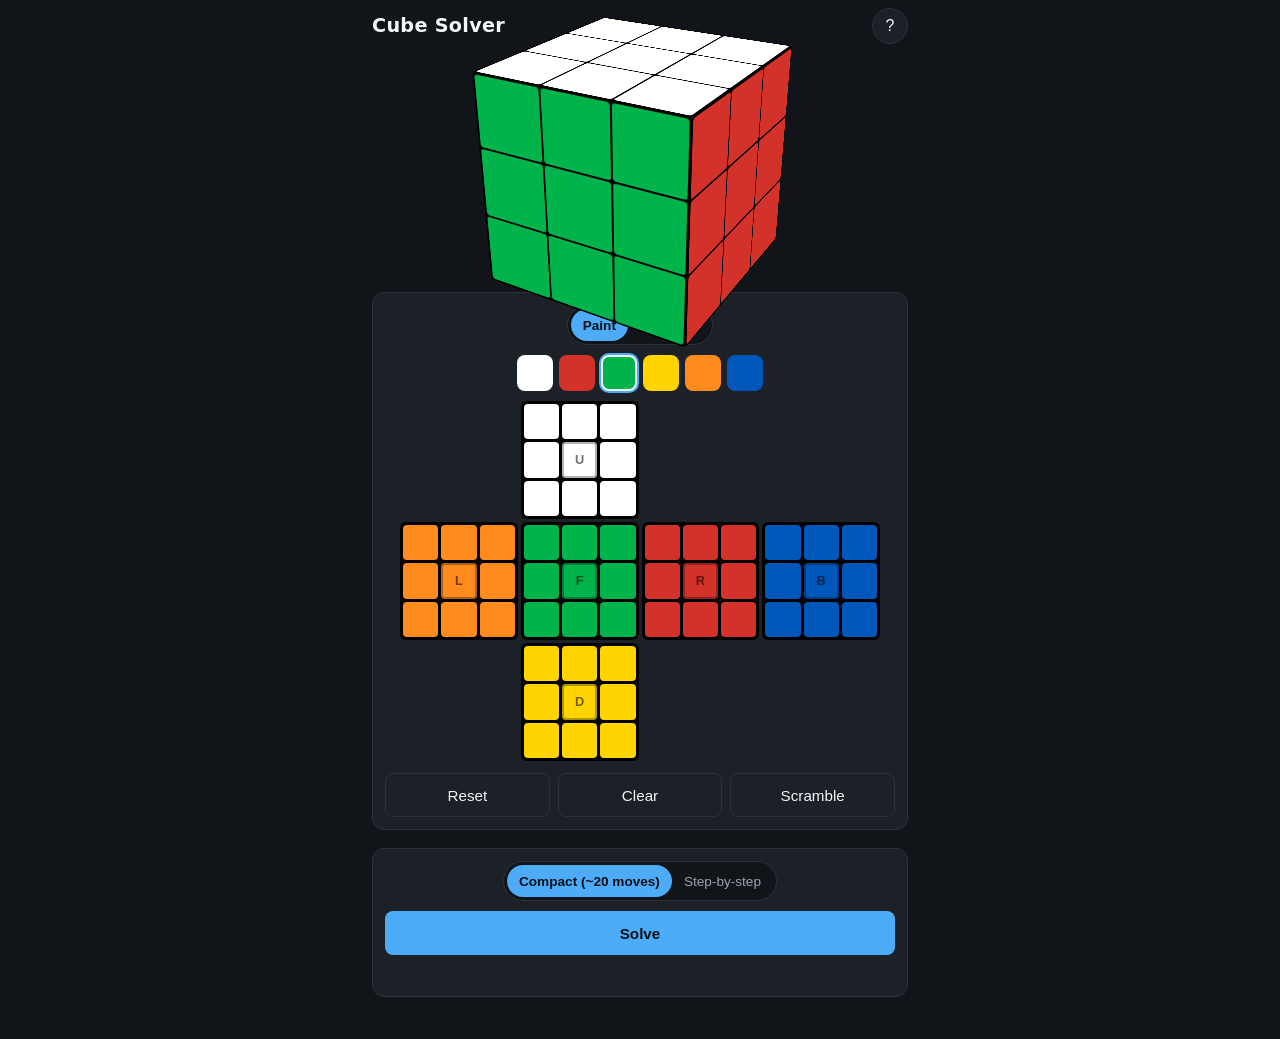
==== index.html @ a123e0eb "Add mobile Rubik's cube solver PWA Static web app for solving a 3x3x3 cube by manually entering its " ====
<!DOCTYPE html>
<html lang="en">
<head>
<meta charset="UTF-8">
<meta name="viewport" content="width=device-width, initial-scale=1, viewport-fit=cover, user-scalable=no">
<title>Rubik's Cube Solver</title>

<meta name="theme-color" content="#111111">
<meta name="apple-mobile-web-app-capable" content="yes">
<meta name="mobile-web-app-capable" content="yes">
<meta name="apple-mobile-web-app-status-bar-style" content="black-translucent">
<meta name="apple-mobile-web-app-title" content="Cube Solver">
<meta name="description" content="Solve a 3x3x3 Rubik's cube by entering its colors. Works offline, installable to Home Screen.">

<link rel="manifest" href="manifest.webmanifest">
<link rel="apple-touch-icon" href="icons/apple-touch-icon.png">
<link rel="icon" type="image/png" sizes="192x192" href="icons/icon-192.png">
<link rel="icon" type="image/png" sizes="512x512" href="icons/icon-512.png">

<link rel="stylesheet" href="css/style.css">
</head>
<body>
<div id="app">
  <header class="app-header">
    <h1>Cube Solver</h1>
    <button id="help-btn" class="icon-btn" aria-label="Help">?</button>
  </header>

  <section class="preview-section">
    <div id="cube3d-stage" class="cube3d-stage" aria-label="3D cube preview"></div>
  </section>

  <section class="net-section">
    <div class="mode-row">
      <div class="seg-control" role="tablist" aria-label="Color input mode">
        <button class="seg-btn active" data-mode="paint" role="tab" aria-selected="true">Paint</button>
        <button class="seg-btn" data-mode="cycle" role="tab" aria-selected="false">Tap-cycle</button>
      </div>
    </div>

    <div id="palette" class="palette" aria-label="Color palette">
      <!-- color swatches injected by JS -->
    </div>

    <div id="net" class="net" aria-label="Cube net (unfolded)">
      <!-- 6 faces injected by JS -->
    </div>

    <div class="action-row">
      <button id="btn-reset" class="btn">Reset</button>
      <button id="btn-clear" class="btn">Clear</button>
      <button id="btn-scramble" class="btn">Scramble</button>
    </div>
  </section>

  <section class="solve-section">
    <div class="mode-row">
      <div class="seg-control" role="tablist" aria-label="Solver mode">
        <button class="seg-btn active" data-solver="kociemba" role="tab" aria-selected="true">Compact (~20 moves)</button>
        <button class="seg-btn" data-solver="beginner" role="tab" aria-selected="false">Step-by-step</button>
      </div>
    </div>

    <button id="btn-solve" class="btn btn-primary">Solve</button>

    <div id="status" class="status" role="status" aria-live="polite"></div>

    <div id="solution" class="solution" hidden>
      <div id="solution-meta" class="solution-meta"></div>
      <div id="step-label" class="step-label"></div>
      <div id="moves" class="moves" aria-label="Solution moves"></div>
      <div class="player-controls">
        <button id="btn-first" class="icon-btn" aria-label="First move">⏮</button>
        <button id="btn-prev"  class="icon-btn" aria-label="Previous move">◀</button>
        <button id="btn-play"  class="icon-btn" aria-label="Play / pause">▶</button>
        <button id="btn-next"  class="icon-btn" aria-label="Next move">▶▶</button>
        <button id="btn-last"  class="icon-btn" aria-label="Last move">⏭</button>
        <label class="speed">
          <span aria-hidden="true">⏱</span>
          <input id="speed" type="range" min="200" max="1500" step="100" value="600" aria-label="Animation speed">
        </label>
      </div>
    </div>
  </section>

  <dialog id="help-dialog">
    <h2>How to use</h2>
    <ol>
      <li>Hold your cube with <b>white on top</b> and <b>green facing you</b>.</li>
      <li>In <b>Paint</b> mode, tap a color in the palette then tap stickers to fill. In <b>Tap-cycle</b> mode, tap a sticker repeatedly to cycle colors.</li>
      <li>Center stickers are fixed (they define each face's color).</li>
      <li>Tap <b>Solve</b>. <b>Compact</b> finds a ~20-move solution. <b>Step-by-step</b> finds the same solution but splits it into smaller phases so you can apply a few moves at a time and double-check your cube.</li>
      <li>Use the playback controls to step through the moves.</li>
    </ol>
    <h3>Move notation</h3>
    <p>Letters = face turns (<b>U</b>p, <b>D</b>own, <b>L</b>eft, <b>R</b>ight, <b>F</b>ront, <b>B</b>ack). A prime mark (<b>'</b>) means counter-clockwise. <b>2</b> means 180°.</p>
    <h3>Install to Home Screen</h3>
    <p>In iOS Safari, tap the <b>Share</b> button and choose <b>Add to Home Screen</b>. The app then runs full-screen and works offline.</p>
    <form method="dialog"><button class="btn btn-primary">Close</button></form>
  </dialog>
</div>

<script src="vendor/cube.js"></script>
<script src="js/cube-state.js"></script>
<script src="js/moves.js"></script>
<script src="js/net-view.js"></script>
<script src="js/cube-3d.js"></script>
<script src="js/solver-kociemba.js"></script>
<script src="js/solver-beginner.js"></script>
<script src="js/solution-player.js"></script>
<script src="js/app.js"></script>
<script>
  if ('serviceWorker' in navigator) {
    window.addEventListener('load', () => {
      navigator.serviceWorker.register('./sw.js').catch(() => {});
    });
  }
</script>
</body>
</html>
---- css/style.css ----
:root {
  --bg: #111418;
  --bg-elev: #1c2027;
  --bg-elev-2: #262b34;
  --fg: #f3f5f7;
  --fg-dim: #9aa3ad;
  --accent: #4dabf7;
  --accent-press: #339af0;
  --danger: #ff6b6b;
  --line: #2c323b;

  --c-U: #ffffff;
  --c-D: #ffd400;
  --c-F: #00b34a;
  --c-B: #0057ba;
  --c-L: #ff8a1e;
  --c-R: #d3322a;

  --sticker: 30px;
  --gap: 3px;
  --radius: 8px;

  --safe-top: env(safe-area-inset-top);
  --safe-bot: env(safe-area-inset-bottom);
  --safe-l: env(safe-area-inset-left);
  --safe-r: env(safe-area-inset-right);
}

* { box-sizing: border-box; -webkit-tap-highlight-color: transparent; }
html, body { margin: 0; padding: 0; background: var(--bg); color: var(--fg);
  font-family: -apple-system, BlinkMacSystemFont, "Segoe UI", Roboto, system-ui, sans-serif;
  font-size: 16px; line-height: 1.4;
  overscroll-behavior-y: contain;
}
body { min-height: 100vh; min-height: 100dvh; }

#app {
  max-width: 560px; margin: 0 auto;
  padding: calc(8px + var(--safe-top)) calc(12px + var(--safe-r)) calc(24px + var(--safe-bot)) calc(12px + var(--safe-l));
}

.app-header {
  display: flex; align-items: center; justify-content: space-between;
  margin-bottom: 10px;
}
.app-header h1 { font-size: 1.2rem; margin: 0; font-weight: 600; letter-spacing: 0.3px; }

.icon-btn {
  background: var(--bg-elev); color: var(--fg);
  border: 1px solid var(--line); border-radius: 50%;
  width: 36px; height: 36px;
  font-size: 1rem; cursor: pointer;
  touch-action: manipulation;
}
.icon-btn:active { background: var(--bg-elev-2); }

.btn {
  background: var(--bg-elev); color: var(--fg);
  border: 1px solid var(--line); border-radius: var(--radius);
  padding: 10px 14px; font-size: 0.95rem;
  cursor: pointer; touch-action: manipulation;
  flex: 1; min-height: 44px;
}
.btn:active { background: var(--bg-elev-2); }
.btn-primary { background: var(--accent); color: #061018; border-color: transparent; font-weight: 600; }
.btn-primary:active { background: var(--accent-press); }
.btn-primary[disabled] { opacity: 0.55; }

section { margin-bottom: 18px; }

/* ---------- preview ---------- */
.preview-section { display: flex; justify-content: center; }
.cube3d-stage {
  width: 220px; height: 220px;
  perspective: 800px;
  touch-action: none;
  user-select: none; -webkit-user-select: none;
}
.cube3d {
  position: relative; width: 100%; height: 100%;
  transform-style: preserve-3d;
  transform: rotateX(-25deg) rotateY(-30deg);
  transition: none;
}
.cube3d .face3d {
  position: absolute; width: 100%; height: 100%;
  display: grid; grid-template-columns: repeat(3,1fr); grid-template-rows: repeat(3,1fr);
  gap: 2px; padding: 2px;
  background: #000; border-radius: 4px;
  backface-visibility: hidden; -webkit-backface-visibility: hidden;
}
.cube3d .face3d .sticker3d {
  border-radius: 3px;
  background: #444;
}

/* ---------- net ---------- */
.net-section, .solve-section {
  background: var(--bg-elev); border: 1px solid var(--line); border-radius: 12px;
  padding: 12px;
}

.mode-row { display: flex; justify-content: center; margin-bottom: 10px; }
.seg-control {
  display: inline-flex; background: var(--bg); border: 1px solid var(--line);
  border-radius: 999px; padding: 3px;
}
.seg-btn {
  background: transparent; color: var(--fg-dim);
  border: 0; padding: 6px 12px; border-radius: 999px;
  font-size: 0.85rem; cursor: pointer;
  min-height: 32px;
  touch-action: manipulation;
}
.seg-btn.active { background: var(--accent); color: #061018; font-weight: 600; }

.palette {
  display: flex; gap: 6px; justify-content: center; flex-wrap: wrap;
  margin-bottom: 10px;
}
.swatch {
  width: 36px; height: 36px; border-radius: 8px;
  border: 2px solid transparent;
  cursor: pointer; touch-action: manipulation;
  position: relative;
}
.swatch.active { border-color: var(--fg); box-shadow: 0 0 0 2px var(--accent); }
.swatch[data-color="U"] { background: var(--c-U); }
.swatch[data-color="R"] { background: var(--c-R); }
.swatch[data-color="F"] { background: var(--c-F); }
.swatch[data-color="D"] { background: var(--c-D); }
.swatch[data-color="L"] { background: var(--c-L); }
.swatch[data-color="B"] { background: var(--c-B); }

.net {
  display: grid;
  grid-template-columns: repeat(12, 1fr);
  grid-template-rows: repeat(9, 1fr);
  gap: var(--gap);
  aspect-ratio: 12 / 9;
  max-width: 480px;
  margin: 0 auto;
  touch-action: none;
}
.face {
  display: grid;
  grid-template-columns: repeat(3, 1fr);
  grid-template-rows: repeat(3, 1fr);
  gap: var(--gap);
  background: #000;
  padding: var(--gap);
  border-radius: 6px;
}
.face[data-face="U"] { grid-column: 4 / 7; grid-row: 1 / 4; }
.face[data-face="L"] { grid-column: 1 / 4; grid-row: 4 / 7; }
.face[data-face="F"] { grid-column: 4 / 7; grid-row: 4 / 7; }
.face[data-face="R"] { grid-column: 7 / 10; grid-row: 4 / 7; }
.face[data-face="B"] { grid-column: 10 / 13; grid-row: 4 / 7; }
.face[data-face="D"] { grid-column: 4 / 7; grid-row: 7 / 10; }

.sticker {
  background: #2a2f38; border: 0; padding: 0;
  border-radius: 4px;
  cursor: pointer; touch-action: none;
  min-width: 0; min-height: 0;
  position: relative;
  outline: 0;
  font-size: 0.8rem;
  color: rgba(0,0,0,0.5);
  font-weight: 700;
}
.sticker[data-color="U"] { background: var(--c-U); }
.sticker[data-color="R"] { background: var(--c-R); }
.sticker[data-color="F"] { background: var(--c-F); }
.sticker[data-color="D"] { background: var(--c-D); }
.sticker[data-color="L"] { background: var(--c-L); }
.sticker[data-color="B"] { background: var(--c-B); }
.sticker[data-color=""] { background: #2a2f38; }
.sticker.center { cursor: default; box-shadow: inset 0 0 0 2px rgba(0,0,0,0.3); }
.sticker.center::after {
  content: attr(data-face);
  position: absolute; inset: 0; display: grid; place-items: center;
  font-size: 0.8rem; color: rgba(0,0,0,0.55);
}
.sticker.flash { animation: flash 0.4s ease; }
@keyframes flash {
  0% { transform: scale(1); } 50% { transform: scale(0.85); } 100% { transform: scale(1); }
}

.action-row {
  display: flex; gap: 8px; margin-top: 12px;
}

/* ---------- solve ---------- */
.solve-section #btn-solve { width: 100%; }
.status { margin-top: 10px; text-align: center; color: var(--fg-dim); font-size: 0.9rem; min-height: 1.3em; }
.status.error { color: var(--danger); }

.solution { margin-top: 12px; }
.solution-meta { text-align: center; color: var(--fg-dim); font-size: 0.85rem; margin-bottom: 6px; }
.step-label { text-align: center; font-weight: 600; margin-bottom: 8px; min-height: 1.3em; }

.moves {
  display: flex; flex-wrap: wrap; gap: 6px;
  justify-content: center;
  padding: 8px; background: var(--bg); border: 1px solid var(--line);
  border-radius: 8px; min-height: 50px;
}
.move-chip {
  background: var(--bg-elev-2); color: var(--fg);
  padding: 6px 10px; border-radius: 6px;
  font-family: ui-monospace, SFMono-Regular, Menlo, monospace;
  font-size: 0.95rem; font-weight: 600;
  border: 1px solid var(--line);
}
.move-chip.current { background: var(--accent); color: #061018; border-color: var(--accent); }
.move-chip.done { opacity: 0.55; }
.move-chip.step-sep {
  background: transparent; border: 0; color: var(--fg-dim);
  font-weight: 400; font-style: italic; padding: 6px 4px;
}

.player-controls {
  display: flex; gap: 6px; align-items: center; margin-top: 10px;
  justify-content: center; flex-wrap: wrap;
}
.player-controls .icon-btn { width: 44px; height: 44px; font-size: 1.1rem; }
.speed { display: flex; align-items: center; gap: 6px; flex: 1; min-width: 140px; }
.speed input[type=range] { flex: 1; accent-color: var(--accent); }

/* ---------- dialog ---------- */
dialog {
  background: var(--bg-elev); color: var(--fg); border: 1px solid var(--line);
  border-radius: 12px; padding: 16px; max-width: 92vw;
}
dialog::backdrop { background: rgba(0,0,0,0.6); }
dialog h2 { margin: 0 0 10px; }
dialog h3 { margin: 14px 0 6px; font-size: 1rem; }
dialog p, dialog li { font-size: 0.9rem; color: var(--fg-dim); }
dialog b { color: var(--fg); }
dialog form { margin-top: 14px; text-align: right; }

@media (max-width: 380px) {
  .palette .swatch { width: 30px; height: 30px; }
  .cube3d-stage { width: 190px; height: 190px; }
}
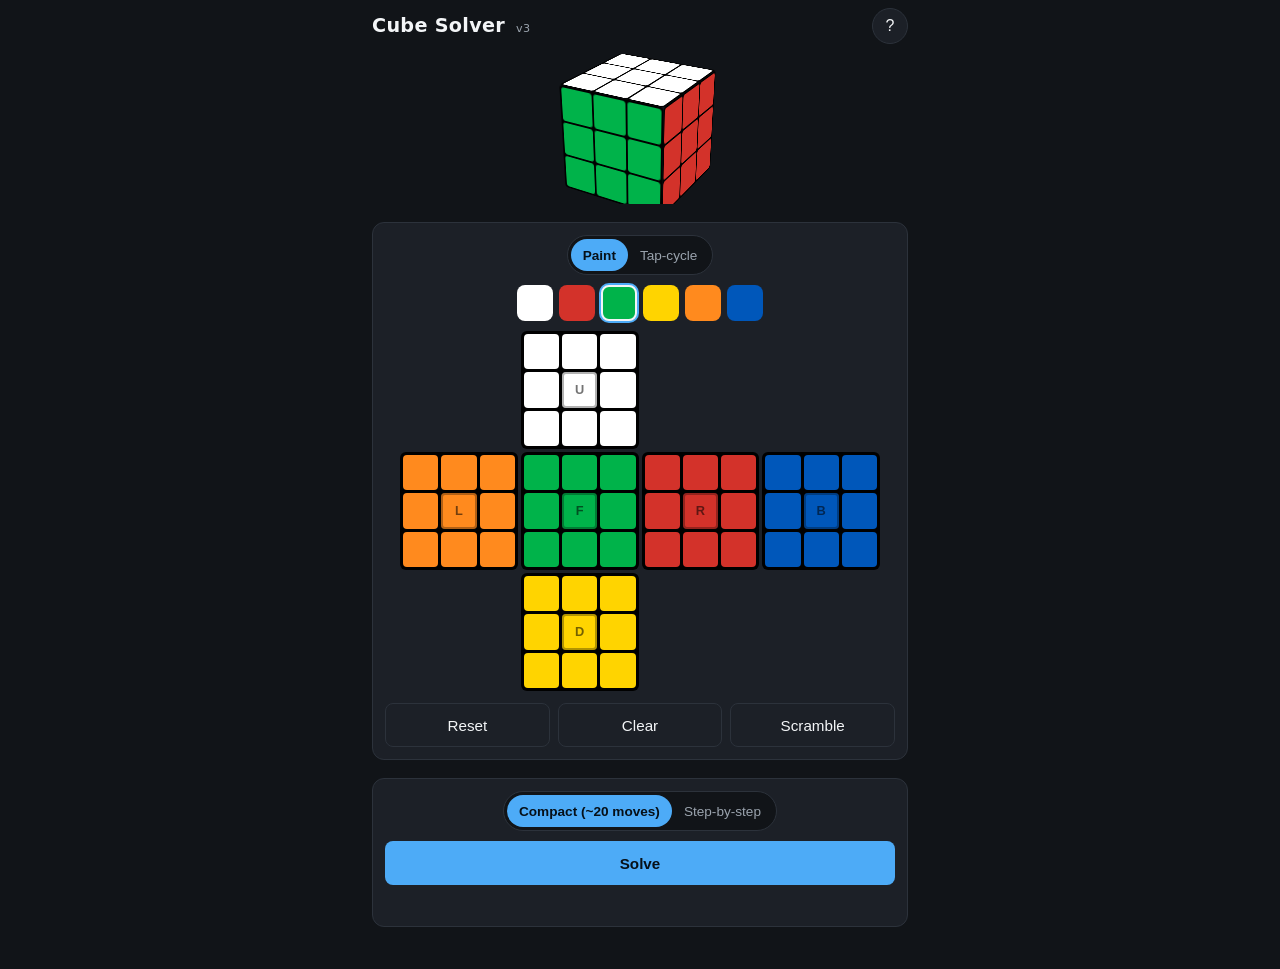
==== commit ab9e1921: "Network-first SW, smaller cube, visible version marker Three small changes to break out of the "old " ====
--- a/index.html
+++ b/index.html
@@ -22,7 +22,7 @@
 <body>
 <div id="app">
   <header class="app-header">
-    <h1>Cube Solver</h1>
+    <h1>Cube Solver <span class="version">v3</span></h1>
     <button id="help-btn" class="icon-btn" aria-label="Help">?</button>
   </header>
 
--- a/css/style.css
+++ b/css/style.css
@@ -44,6 +44,7 @@
   margin-bottom: 10px;
 }
 .app-header h1 { font-size: 1.2rem; margin: 0; font-weight: 600; letter-spacing: 0.3px; }
+.app-header h1 .version { font-size: 0.7rem; color: var(--fg-dim); font-weight: 400; margin-left: 4px; }
 
 .icon-btn {
   background: var(--bg-elev); color: var(--fg);
@@ -69,10 +70,15 @@
 section { margin-bottom: 18px; }
 
 /* ---------- preview ---------- */
-.preview-section { display: flex; justify-content: center; }
+.preview-section {
+  display: flex; justify-content: center; align-items: center;
+  height: 150px; max-height: 38vw;
+  overflow: hidden;
+}
 .cube3d-stage {
-  width: 220px; height: 220px;
-  perspective: 800px;
+  width: 110px; max-width: 28vw;
+  height: 110px; max-height: 28vw;
+  perspective: 600px;
   touch-action: none;
   user-select: none; -webkit-user-select: none;
 }
@@ -242,5 +248,4 @@
 
 @media (max-width: 380px) {
   .palette .swatch { width: 30px; height: 30px; }
-  .cube3d-stage { width: 190px; height: 190px; }
-}
+}
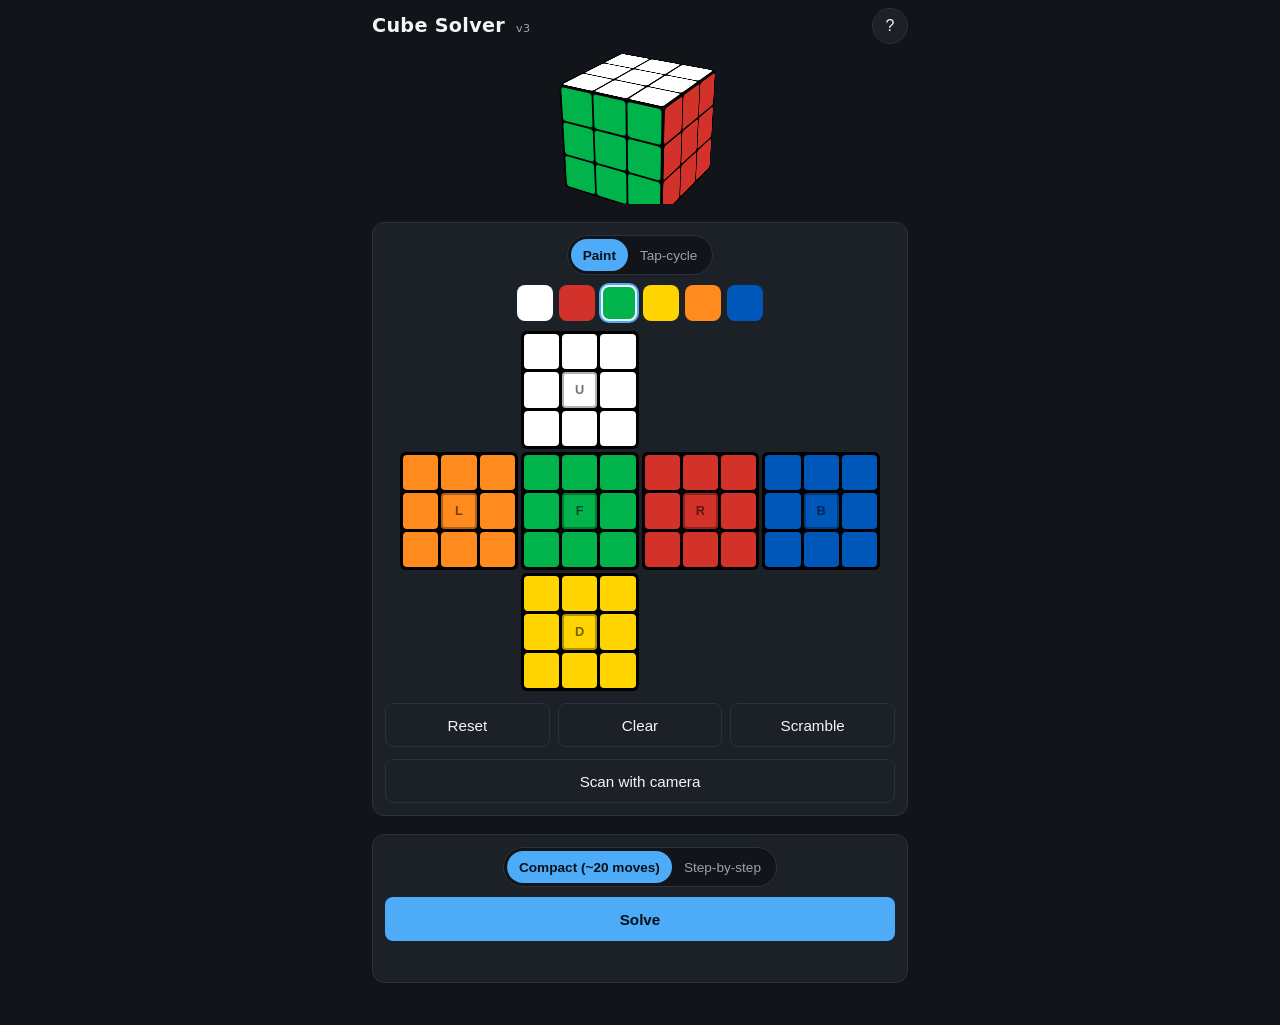
==== commit 3d4347a9: "Add browser camera cube scanning and fix solution playback" ====
--- a/index.html
+++ b/index.html
@@ -51,6 +51,7 @@
       <button id="btn-clear" class="btn">Clear</button>
       <button id="btn-scramble" class="btn">Scramble</button>
     </div>
+    <div class="action-row"><button id="btn-scan" class="btn">Scan with camera</button></div>
   </section>
 
   <section class="solve-section">
@@ -83,12 +84,36 @@
     </div>
   </section>
 
+  <dialog id="scan-dialog" aria-labelledby="scan-title">
+    <h2 id="scan-title">Scan your cube</h2>
+    <p>Use a standard white/yellow, red/orange, green/blue cube. Keep lighting even. Camera images stay on this device.</p>
+    <label for="scan-face">Face to capture</label>
+    <select id="scan-face">
+      <option value="U">White (U)</option><option value="R">Red (R)</option>
+      <option value="F">Green (F)</option><option value="D">Yellow (D)</option>
+      <option value="L">Orange (L)</option><option value="B">Blue (B)</option>
+    </select>
+    <p id="scan-guide"></p>
+    <div class="scan-camera">
+      <video id="scan-video" autoplay muted playsinline aria-label="Camera preview"></video>
+      <div class="scan-overlay" aria-hidden="true"></div>
+    </div>
+    <p id="scan-status" role="status" aria-live="polite"></p>
+    <button id="scan-capture" class="btn" disabled>Capture face</button>
+    <div id="scan-review"></div>
+    <div class="action-row">
+      <button id="scan-close" class="btn">Cancel</button>
+      <button id="scan-apply" class="btn btn-primary" disabled>Use scan</button>
+    </div>
+  </dialog>
+
   <dialog id="help-dialog">
     <h2>How to use</h2>
     <ol>
       <li>Hold your cube with <b>white on top</b> and <b>green facing you</b>.</li>
       <li>In <b>Paint</b> mode, tap a color in the palette then tap stickers to fill. In <b>Tap-cycle</b> mode, tap a sticker repeatedly to cycle colors.</li>
       <li>Center stickers are fixed (they define each face's color).</li>
+      <li>For camera input, tap <b>Scan with camera</b>, align each face in the grid, and follow the center-color orientation guide. Capture all six faces without turning layers. Check the detected colors and tap stickers to correct them before choosing <b>Use scan</b>. Camera access requires HTTPS or localhost; images are processed on your device.</li>
       <li>Tap <b>Solve</b>. <b>Compact</b> finds a ~20-move solution. <b>Step-by-step</b> finds the same solution but splits it into smaller phases so you can apply a few moves at a time and double-check your cube.</li>
       <li>Use the playback controls to step through the moves.</li>
     </ol>
@@ -108,6 +133,7 @@
 <script src="js/solver-kociemba.js"></script>
 <script src="js/solver-beginner.js"></script>
 <script src="js/solution-player.js"></script>
+<script src="js/camera-scan.js"></script>
 <script src="js/app.js"></script>
 <script>
   if ('serviceWorker' in navigator) {
--- a/css/style.css
+++ b/css/style.css
@@ -246,6 +246,19 @@
 dialog b { color: var(--fg); }
 dialog form { margin-top: 14px; text-align: right; }
 
+#scan-dialog { width: 520px; max-height: 90dvh; overflow-y: auto; }
+#scan-face { background: var(--bg); color: var(--fg); padding: 8px; border: 1px solid var(--line); border-radius: 6px; }
+.scan-camera { position: relative; width: 100%; aspect-ratio: 1; background: #000; }
+.scan-camera video { width: 100%; height: 100%; object-fit: cover; }
+.scan-overlay { position: absolute; inset: 10%; pointer-events: none; border: 2px solid white;
+  background: linear-gradient(to right, transparent 32.8%, white 32.8%, white 33.5%, transparent 33.5%, transparent 66.2%, white 66.2%, white 66.9%, transparent 66.9%),
+    linear-gradient(to bottom, transparent 32.8%, white 32.8%, white 33.5%, transparent 33.5%, transparent 66.2%, white 66.2%, white 66.9%, transparent 66.9%); }
+#scan-review { display: grid; grid-template-columns: repeat(3, 1fr); gap: 12px; }
+#scan-review h3 { text-transform: capitalize; }
+.scan-colors { display: grid; grid-template-columns: repeat(3, 1fr); gap: 3px; }
+.scan-colors .sticker { aspect-ratio: 1; min-height: 28px; touch-action: manipulation; }
+.scan-colors .sticker:focus-visible { outline: 2px solid var(--accent); outline-offset: 2px; }
+
 @media (max-width: 380px) {
   .palette .swatch { width: 30px; height: 30px; }
 }
